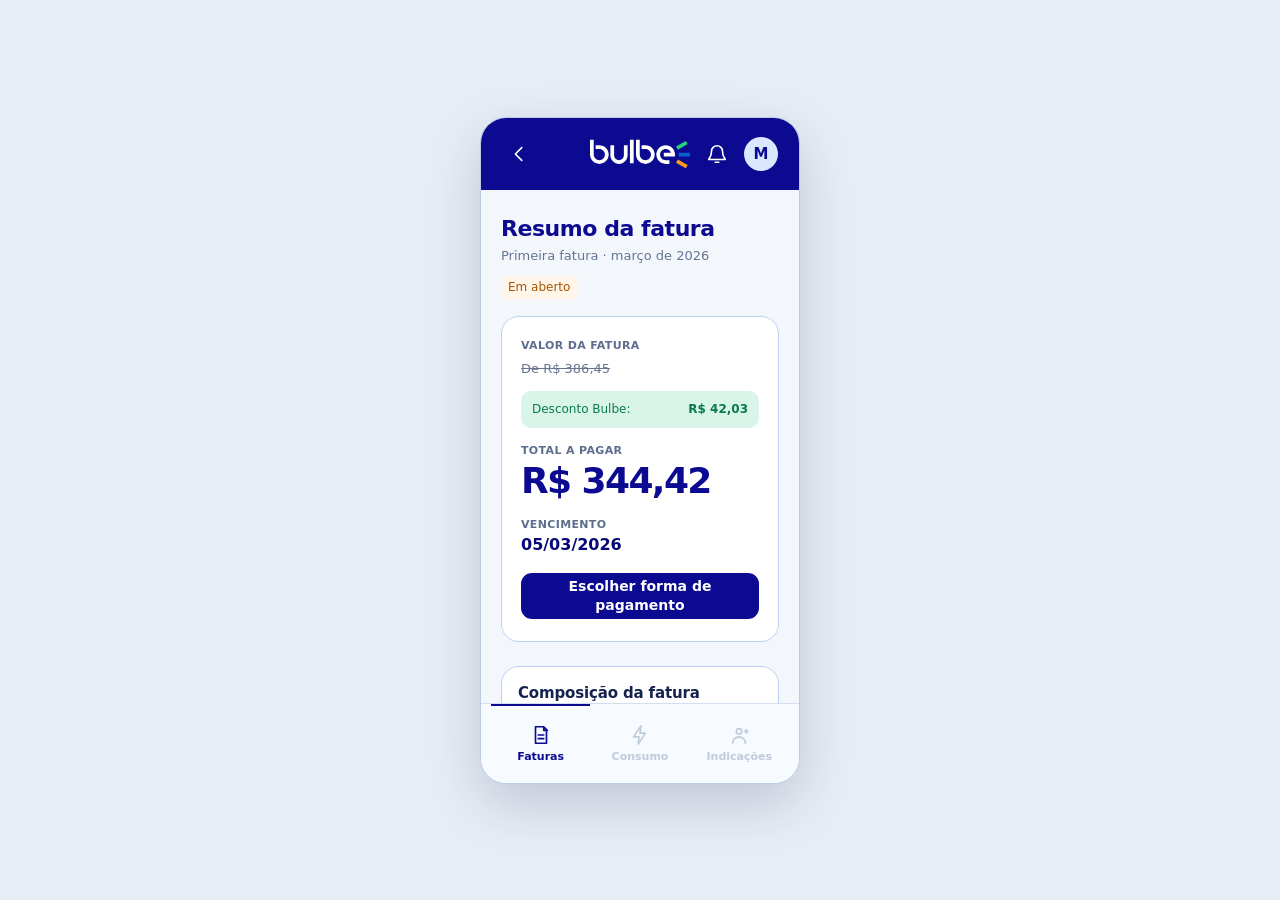
==== pages/hu01-resumo-primeira-fatura.html @ a9655e46 "fix: atualiza cache da navegação compartilhada" ====
<!DOCTYPE html>
<html lang="pt-BR">
<head>
  <meta charset="UTF-8">
  <meta name="viewport" content="width=device-width, initial-scale=1.0, viewport-fit=cover">
  <meta name="theme-color" content="#0b0a91">
  <title>Bulbe | Resumo da primeira fatura</title>
  <link rel="stylesheet" href="../assets/css/app-shell.css?v=fluxo-1">
  <link rel="stylesheet" href="../assets/css/hu01.css?v=fluxo-1">
  <link rel="stylesheet" href="../assets/css/typography.css?v=laura-1">
</head>
<body class="app-page">
  <div class="app-shell" aria-label="Aplicativo Bulbe">
    <header class="app-header">
      <button class="icon-button" type="button" data-action="back" aria-label="Voltar">
        <svg viewBox="0 0 24 24" aria-hidden="true"><path d="M15 5 8 12l7 7" /></svg>
      </button>

      <a class="brand" href="../index.html" aria-label="Bulbe, página inicial">
        <span class="brand-name">bulbe</span><span class="brand-mark" aria-hidden="true"><i></i><i></i><i></i></span>
      </a>

      <div class="header-actions">
        <button class="icon-button" type="button" data-action="notifications" aria-label="Notificações">
          <svg viewBox="0 0 24 24" aria-hidden="true"><path d="M18 9a6 6 0 0 0-12 0c0 7-3 7-3 9h18c0-2-3-2-3-9M10 21h4" /></svg>
        </button>
        <button class="profile-button" type="button" data-action="profile" aria-label="Perfil de Marina">M</button>
      </div>
    </header>

    <main class="screen-content">
      <section class="screen-heading" aria-labelledby="screen-title">
        <h1 id="screen-title">Resumo da fatura</h1>
        <p data-field="referencia">—</p>
        <span class="status-pill" id="invoice-status" data-field="status">—</span>
      </section>

      <section class="invoice-card" aria-labelledby="invoice-card-title">
        <h2 id="invoice-card-title" class="sr-only">Valor da primeira fatura</h2>

        <div class="label-row">
          <span>Valor da fatura</span>
        </div>
        <p class="original-value" id="original-value" data-field="original">—</p>

        <div class="discount-row">
          <span>Desconto Bulbe:</span>
          <strong id="discount-value" data-field="desconto">—</strong>
        </div>

        <div class="total-block">
          <span class="total-label">Total a pagar</span>
          <strong class="total-value" id="total-value" data-field="total">—</strong>
        </div>

        <div class="due-date">
          <span>Vencimento</span>
          <strong id="due-date" data-field="vencimento">—</strong>
        </div>

        <button class="primary-button" type="button" data-action="payment" data-requires-invoice disabled>Escolher forma de pagamento</button>
      </section>

      <section class="composition-card" aria-labelledby="composition-title">
        <div>
          <h2 id="composition-title">Composição da fatura</h2>
          <p>Entenda como o valor foi calculado.</p>
        </div>
        <button class="secondary-button" type="button" data-action="details">Ver detalhes da fatura</button>
      </section>

    </main>

    <nav class="bottom-nav" aria-label="Navegação principal">
      <button class="nav-item is-active" type="button" data-tab="faturas" aria-current="page">
        <svg viewBox="0 0 24 24" aria-hidden="true"><path d="M6 3h9l3 3v15H6zM15 3v4h4M9 12h6M9 16h6" /></svg>
        <span>Faturas</span>
      </button>
      <button class="nav-item" type="button" data-tab="consumo">
        <svg viewBox="0 0 24 24" aria-hidden="true"><path d="m13 2-8 12h6l-1 8 8-12h-6z" /></svg>
        <span>Consumo</span>
      </button>
      <button class="nav-item" type="button" data-tab="indicacoes">
        <svg viewBox="0 0 24 24" aria-hidden="true"><circle cx="12" cy="8" r="3" /><path d="M5 21a7 7 0 0 1 14 0M18 8h4M20 6v4" /></svg>
        <span>Indicações</span>
      </button>
    </nav>
    <p class="screen-feedback" id="screen-feedback" role="status" aria-live="polite"></p>
  </div>

  <script type="module" src="../assets/js/hu01.js?v=voltar-1"></script>
</body>
</html>
---- assets/css/app-shell.css ----
:root {
  --bulbe-blue: #0b0a91;
  --bulbe-blue-dark: #080777;
  --ink: #17234f;
  --muted: #667493;
  --canvas: #f3f7fc;
  --line: #cbdaf1;
  --radius-shell: 26px;
  --font: Inter, ui-sans-serif, system-ui, -apple-system, BlinkMacSystemFont, "Segoe UI", sans-serif;
}

* {
  box-sizing: border-box;
}

html,
body {
  min-height: 100%;
}

body {
  margin: 0;
  background: #e8edf5;
  color: var(--ink);
  font-family: var(--font);
  -webkit-font-smoothing: antialiased;
}

button,
a {
  font: inherit;
}

input,
select,
textarea {
  font-family: var(--font);
}

button {
  border: 0;
}

.app-page {
  min-height: 100dvh;
  display: grid;
  place-items: center;
  padding: 24px;
}

/* Estrutura compartilhada: cabeçalho fixo, conteúdo rolável e rodapé fixo. */
.app-shell {
  width: min(100%, 320px);
  height: min(667px, calc(100dvh - 48px));
  min-height: 0;
  display: grid;
  grid-template-rows: 72px minmax(0, 1fr) 80px;
  overflow: hidden;
  background: var(--canvas);
  border: 1px solid #bbcbe4;
  border-radius: var(--radius-shell);
  box-shadow: 0 20px 55px rgba(29, 49, 88, 0.2);
}

.app-header {
  height: 72px;
  min-height: 72px;
  display: grid;
  grid-template-columns: 88px minmax(0, 1fr) 88px;
  align-items: center;
  padding: 0 16px;
  background: var(--bulbe-blue);
  color: #fff;
}

/* SVG compartilhado: versão branca para o cabeçalho azul. */
.brand {
  justify-self: center;
  display: block;
  width: 100px;
  height: 30px;
  background: url('../img/compartilhado/logo-bulbe-branca.svg') center / contain no-repeat;
  text-decoration: none;
}

/* Compatibilidade com o HTML compartilhado já usado pelas HUs. */
.brand-name,
.brand-mark {
  display: none;
}

.header-actions {
  display: flex;
  align-items: center;
  justify-content: flex-end;
  gap: 0;
}

.icon-button,
.profile-button {
  display: inline-grid;
  place-items: center;
  padding: 0;
  color: inherit;
  background: transparent;
  cursor: pointer;
}

.icon-button {
  width: 44px;
  height: 44px;
}

.icon-button svg,
.nav-item svg {
  width: 22px;
  height: 22px;
  fill: none;
  stroke: currentColor;
  stroke-linecap: round;
  stroke-linejoin: round;
  stroke-width: 1.8;
}

.profile-button {
  position: relative;
  width: 34px;
  height: 34px;
  border-radius: 50%;
  background: #dbe6ff;
  color: var(--bulbe-blue);
  font-size: 15px;
  font-weight: 750;
}
.profile-button::after { content: ''; position: absolute; inset: -5px; }
.header-actions .profile-button { margin-inline: 5px; }

.screen-content {
  min-height: 0;
  overflow-y: auto;
  padding: 26px 20px 24px;
  scrollbar-width: thin;
  scrollbar-color: #c1d0e6 transparent;
}

.bottom-nav {
  height: 80px;
  min-height: 80px;
  display: grid;
  grid-template-columns: repeat(3, 1fr);
  border-top: 1px solid #d3deef;
  background: rgba(247, 250, 255, 0.98);
  padding: 8px 10px calc(8px + env(safe-area-inset-bottom));
}

.nav-item {
  position: relative;
  display: grid;
  justify-items: center;
  align-content: center;
  gap: 4px;
  color: #c0cbda;
  background: transparent;
  cursor: pointer;
  font-size: 11px;
  font-weight: 650;
}

.nav-item.is-active {
  color: var(--bulbe-blue);
}

.nav-item.is-active::before {
  position: absolute;
  top: -8px;
  left: 0;
  right: 0;
  height: 2px;
  background: var(--bulbe-blue);
  content: "";
}

@media (max-width: 420px) {
  .app-page {
    padding: 0;
  }

  .app-shell {
    width: min(100%, 320px);
    height: 100dvh;
    min-height: 0;
  }
}

@media (max-width: 340px) {
  .app-header {
    grid-template-columns: 88px minmax(0, 1fr) 88px;
    padding-inline: 12px;
  }

  .header-actions {
    gap: 0;
  }

  .screen-content {
    padding: 20px 14px;
  }

  .bottom-nav {
    padding-inline: 4px;
  }

  .nav-item {
    font-size: 10px;
  }
}

@media (max-height: 680px) and (min-width: 421px) {
  .app-page {
    padding: 8px;
  }

  .app-shell {
    height: calc(100dvh - 16px);
  }

  .screen-content {
    padding-top: 18px;
  }
}

/* Status compartilhado: mesmo formato e cores da HU01. */
.status-pill {
  display: inline-flex;
  align-items: center;
  padding: 4px 7px;
  border: 0;
  border-radius: 4px;
  background: #fff5e8;
  color: #a75406;
  font-family: var(--font);
  font-size: 12px;
  font-weight: 400;
  line-height: 1.25;
}
.status-pill.is-paid { color: #087b52; background: #d9f4e8; }
.app-shell { position: relative; }
.app-feedback { position: absolute; z-index: 2; bottom: 88px; left: 12px; right: 12px; padding: 12px; margin: 0; border: 1px solid var(--line); border-radius: 8px; background: #fff; color: var(--ink); font: 12px/1.4 var(--font); box-shadow: 0 4px 16px #0002; pointer-events: none; }
.app-feedback:empty { display: none; }
button:disabled { cursor: not-allowed; opacity: .6; }
[hidden] { display: none !important; }
.demo-pending { background: #fff5e8; color: #a75406; }
---- assets/css/hu01.css ----
:root {
  --muted-light: #9ba9c0;
  --card: #ffffff;
  --discount: #d9f4e8;
  --discount-ink: #087b52;
  --warning: #a75406;
  --warning-bg: #fff5e8;
  --radius-card: 18px;
}

.screen-heading h1 {
  margin: 0;
  color: var(--bulbe-blue);
  font-size: 22px;
  line-height: 1.15;
  letter-spacing: -0.45px;
}

.screen-heading p {
  margin: 6px 0 11px;
  color: var(--muted);
  font-size: 13px;
}



.invoice-card,
.composition-card {
  background: var(--card);
  border: 1px solid #b9d2f6;
  border-radius: var(--radius-card);
}

.invoice-card {
  margin-top: 17px;
  padding: 22px 19px 22px;
}

.label-row,
.total-label,
.due-date span {
  color: #5d6d8d;
  font-size: 11px;
  font-weight: 750;
  letter-spacing: 0.35px;
  text-transform: uppercase;
}

.original-value {
  margin: 7px 0 13px;
  color: #67758f;
  font-size: 13px;
  text-decoration: line-through;
}

.discount-row {
  display: flex;
  align-items: center;
  justify-content: space-between;
  gap: 8px;
  padding: 10px 11px;
  border-radius: 10px;
  background: var(--discount);
  color: var(--discount-ink);
  font-size: 12px;
}

.discount-row strong {
  white-space: nowrap;
  font-weight: 750;
}

.discount-row span {
  min-width: 0;
}

.total-block {
  display: grid;
  gap: 4px;
  margin-top: 16px;
}

.total-value {
  color: var(--bulbe-blue);
  font-size: 36px;
  font-weight: 780;
  letter-spacing: -1.6px;
  line-height: 1;
}

.due-date {
  display: grid;
  gap: 3px;
  margin-top: 19px;
}

.due-date strong {
  color: var(--bulbe-blue-dark);
  font-size: 16px;
}

.primary-button,
.secondary-button {
  width: 100%;
  min-height: 46px;
  border-radius: 11px;
  cursor: pointer;
  transition: transform 160ms ease, background 160ms ease, box-shadow 160ms ease;
}

.primary-button {
  margin-top: 17px;
  background: var(--bulbe-blue);
  color: #fff;
  font-size: 14px;
  font-weight: 750;
}

.secondary-button {
  margin-top: 13px;
  border: 1.5px solid var(--bulbe-blue);
  background: #fff;
  color: var(--bulbe-blue);
  font-size: 13px;
  font-weight: 750;
}

.primary-button:hover,
.primary-button:focus-visible {
  background: var(--bulbe-blue-dark);
  box-shadow: 0 8px 18px rgba(11, 10, 145, 0.2);
}

.secondary-button:hover,
.secondary-button:focus-visible {
  background: #f0f3ff;
}

.primary-button:active,
.secondary-button:active {
  transform: scale(0.985);
}

.composition-card {
  margin-top: 24px;
  padding: 17px 16px 8px;
}

.composition-card h2 {
  margin: 0;
  color: var(--ink);
  font-size: 15px;
  letter-spacing: -0.15px;
}

.composition-card p {
  margin: 5px 0 0;
  color: var(--muted);
  font-size: 12px;
}

.app-shell { position: relative; }

.screen-feedback {
  position: absolute;
  bottom: 88px;
  left: 16px;
  right: 16px;
  margin: 0;
  padding: 12px;
  background: #fff;
  border: 1px solid var(--line);
  border-radius: 8px;
  box-shadow: 0 4px 16px #0002;
  pointer-events: none;
  color: var(--bulbe-blue);
  font-size: 12px;
  text-align: center;
}
.screen-feedback:empty { display: none; }

.sr-only {
  position: absolute;
  width: 1px;
  height: 1px;
  padding: 0;
  margin: -1px;
  overflow: hidden;
  clip: rect(0, 0, 0, 0);
  white-space: nowrap;
  border: 0;
}

@media (max-width: 340px) {
  .invoice-card {
    padding: 18px 15px;
  }

  .total-value {
    font-size: 32px;
  }

}
---- assets/css/typography.css ----
/* Escala compartilhada: referência visual da HU01 (Laura).
   Carregado por último para que estilos de uma HU não mudem a hierarquia. */
.app-page main {
  font-family: var(--font);
  font-size: 13px;
  line-height: 1.45;
}

.app-page main h1 {
  color: var(--bulbe-blue);
  font-family: var(--font);
  font-size: 22px;
  font-weight: 700;
  line-height: 1.15;
  letter-spacing: -0.45px;
}

.app-page main h2:not(.sr-only):not(.rotulo):not(#referencia-fatura) {
  font-size: 15px;
  font-weight: 700;
  line-height: 1.3;
  letter-spacing: -0.15px;
}

.app-page main [data-field="referencia"],
.app-page main .subtitulo {
  color: var(--muted);
  font-size: 13px;
  font-weight: 400;
  line-height: 1.4;
  letter-spacing: 0;
  text-transform: none;
}
.app-page main .confirmacao [data-field="referencia"] { color: inherit; }

.app-page main :is(.total-value, .valor-por, .total, p.valor, .valor__total) {
  color: var(--bulbe-blue);
  font-size: 36px;
  font-weight: 780;
  line-height: 1;
  letter-spacing: -1.6px;
}

.app-page main :is(.rot, .rotulo, .rotulo-caps, .total-label, .label-row, .due-date > span, .vencimento-rotulo, .vencimento > .legenda) {
  color: #5d6d8d;
  font-size: 11px;
  font-weight: 750;
  line-height: 1.3;
  letter-spacing: 0.35px;
  text-transform: uppercase;
}

.app-page main :is(.original-value, .valor-de, .de, .valor__de) {
  color: #67758f;
  font-size: 13px;
  font-weight: 400;
  line-height: 1.4;
}

.app-page main :is(.due-date strong, .vencimento-data, .data, .venc, .vencimento-resumo) {
  color: var(--bulbe-blue-dark);
  font-size: 16px;
  font-weight: 700;
  line-height: 1.3;
  letter-spacing: 0;
}

.app-page main :is(.discount-row, .desc, .economia, .valor__desconto) {
  font-size: 12px;
  font-weight: 400;
  line-height: 1.4;
  letter-spacing: 0;
}

.app-page main :is(.texto-cinza, .descricao, .legenda, .composition-card p, .passo span, .etapa__desc, .linha__rotulo, .suporte__texto) {
  font-size: 12px;
  font-weight: 400;
  line-height: 1.45;
  letter-spacing: 0;
}
.app-page main :is(.nota, .rodape-aviso, .aviso-ficticio, .acoes p) {
  font-size: 11px;
  line-height: 1.45;
  letter-spacing: 0;
}

.app-page main :is(.primary-button, .btn-primario, .botao-principal, .b1, .primario, .botao--primario) {
  font-family: var(--font);
  font-size: 14px;
  font-weight: 750;
  line-height: 1.3;
  letter-spacing: 0;
}
.app-page main :is(.secondary-button, .btn-secundario, .b2, .secundario, .botao--secundario, .botao--copiar) {
  font-family: var(--font);
  font-size: 13px;
  font-weight: 750;
  line-height: 1.3;
  letter-spacing: 0;
}

@media (max-width: 340px) {
  .app-page main :is(.total-value, .valor-por, .total, p.valor, .valor__total) { font-size: 32px; }
}
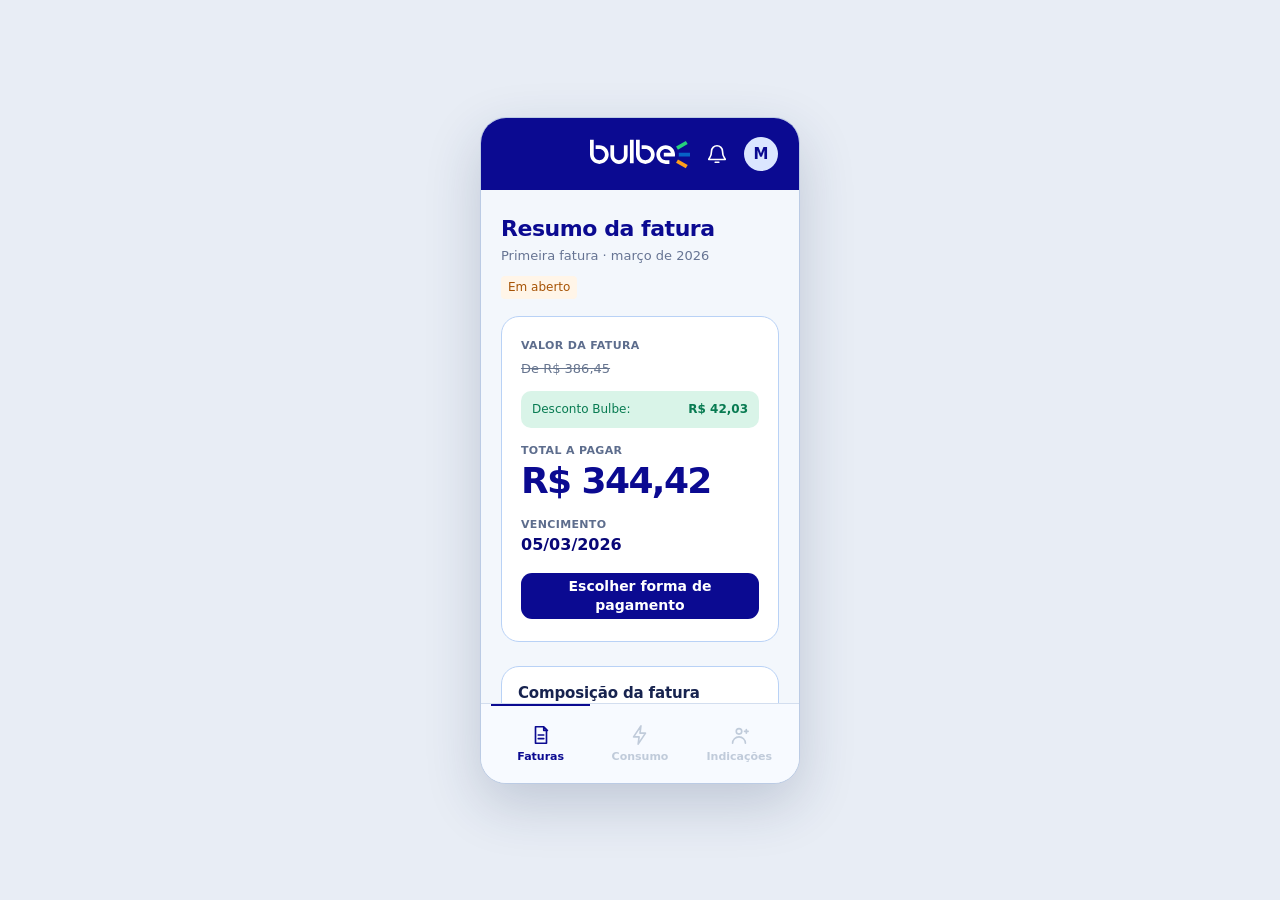
==== commit 1f0dddab: "fix: remove seta de voltar da tela inicial HU01" ====
--- a/pages/hu01-resumo-primeira-fatura.html
+++ b/pages/hu01-resumo-primeira-fatura.html
@@ -12,9 +12,7 @@
 <body class="app-page">
   <div class="app-shell" aria-label="Aplicativo Bulbe">
     <header class="app-header">
-      <button class="icon-button" type="button" data-action="back" aria-label="Voltar">
-        <svg viewBox="0 0 24 24" aria-hidden="true"><path d="M15 5 8 12l7 7" /></svg>
-      </button>
+      <span aria-hidden="true"></span>
 
       <a class="brand" href="../index.html" aria-label="Bulbe, página inicial">
         <span class="brand-name">bulbe</span><span class="brand-mark" aria-hidden="true"><i></i><i></i><i></i></span>
@@ -88,6 +86,6 @@
     <p class="screen-feedback" id="screen-feedback" role="status" aria-live="polite"></p>
   </div>
 
-  <script type="module" src="../assets/js/hu01.js?v=voltar-1"></script>
+  <script type="module" src="../assets/js/hu01.js?v=sem-voltar-1"></script>
 </body>
 </html>
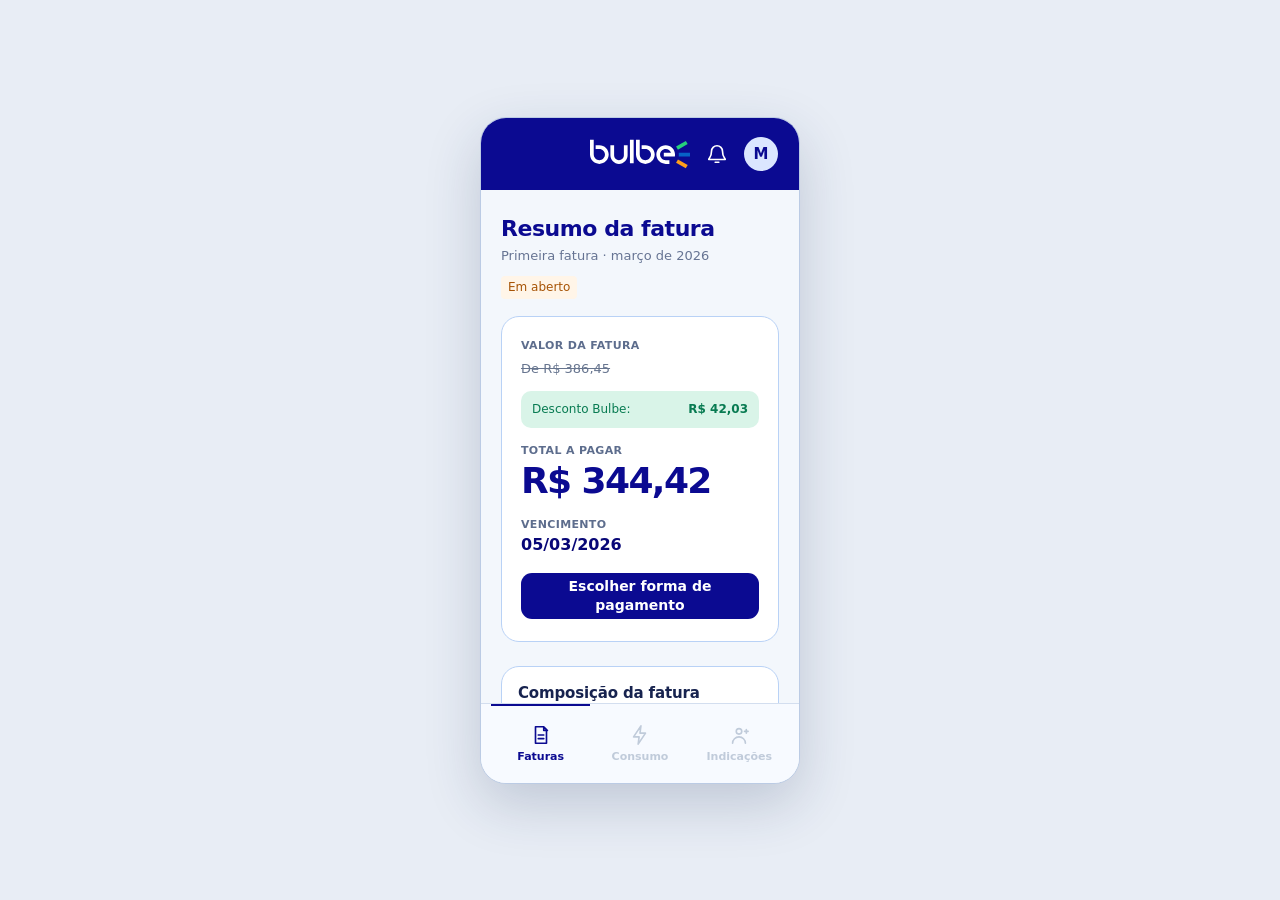
==== commit c268475a: "fix: remove seta de voltar da tela inicial HU01" ====
--- a/pages/hu01-resumo-primeira-fatura.html
+++ b/pages/hu01-resumo-primeira-fatura.html
@@ -86,6 +86,6 @@
     <p class="screen-feedback" id="screen-feedback" role="status" aria-live="polite"></p>
   </div>
 
-  <script type="module" src="../assets/js/hu01.js?v=sem-voltar-1"></script>
+  <script type="module" src="../assets/js/hu01.js?v=fluxo-1"></script>
 </body>
 </html>
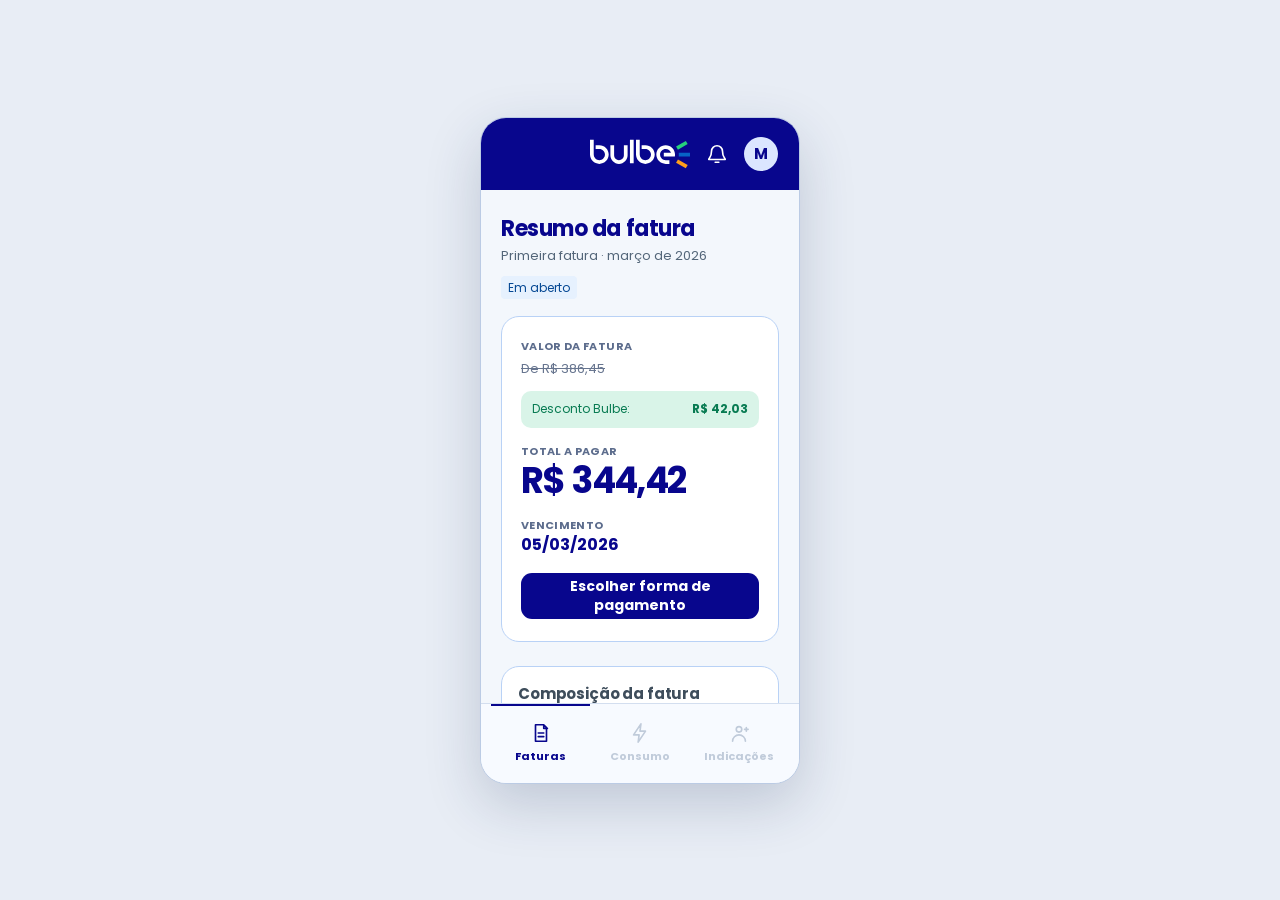
==== commit ea1d29a9: "style: padronizar telas com identidade visual Bulbe" ====
--- a/pages/hu01-resumo-primeira-fatura.html
+++ b/pages/hu01-resumo-primeira-fatura.html
@@ -3,9 +3,9 @@
 <head>
   <meta charset="UTF-8">
   <meta name="viewport" content="width=device-width, initial-scale=1.0, viewport-fit=cover">
-  <meta name="theme-color" content="#0b0a91">
+  <meta name="theme-color" content="#08068d">
   <title>Bulbe | Resumo da primeira fatura</title>
-  <link rel="stylesheet" href="../assets/css/app-shell.css?v=fluxo-1">
+  <link rel="stylesheet" href="../assets/css/app-shell.css?v=bulbe-poppins-1">
   <link rel="stylesheet" href="../assets/css/hu01.css?v=fluxo-1">
   <link rel="stylesheet" href="../assets/css/typography.css?v=laura-1">
 </head>
--- a/assets/css/app-shell.css
+++ b/assets/css/app-shell.css
@@ -1,12 +1,41 @@
+@font-face {
+  font-family: Poppins;
+  src: url('../fonts/poppins/Poppins-Regular.ttf') format('truetype');
+  font-style: normal;
+  font-weight: 400;
+  font-display: swap;
+}
+@font-face {
+  font-family: Poppins;
+  src: url('../fonts/poppins/Poppins-Medium.ttf') format('truetype');
+  font-style: normal;
+  font-weight: 500;
+  font-display: swap;
+}
+@font-face {
+  font-family: Poppins;
+  src: url('../fonts/poppins/Poppins-SemiBold.ttf') format('truetype');
+  font-style: normal;
+  font-weight: 600;
+  font-display: swap;
+}
+@font-face {
+  font-family: Poppins;
+  src: url('../fonts/poppins/Poppins-Bold.ttf') format('truetype');
+  font-style: normal;
+  font-weight: 700;
+  font-display: swap;
+}
+
 :root {
-  --bulbe-blue: #0b0a91;
-  --bulbe-blue-dark: #080777;
-  --ink: #17234f;
-  --muted: #667493;
+  --bulbe-blue: #08068d;
+  --bulbe-blue-dark: #08068d;
+  --ink: #3e4d5b;
+  --muted: #536679;
   --canvas: #f3f7fc;
   --line: #cbdaf1;
   --radius-shell: 26px;
-  --font: Inter, ui-sans-serif, system-ui, -apple-system, BlinkMacSystemFont, "Segoe UI", sans-serif;
+  --font: Poppins, ui-sans-serif, system-ui, -apple-system, BlinkMacSystemFont, "Segoe UI", sans-serif;
 }
 
 * {
@@ -236,8 +265,8 @@
   padding: 4px 7px;
   border: 0;
   border-radius: 4px;
-  background: #fff5e8;
-  color: #a75406;
+  background: #e6f1fe;
+  color: #054894;
   font-family: var(--font);
   font-size: 12px;
   font-weight: 400;
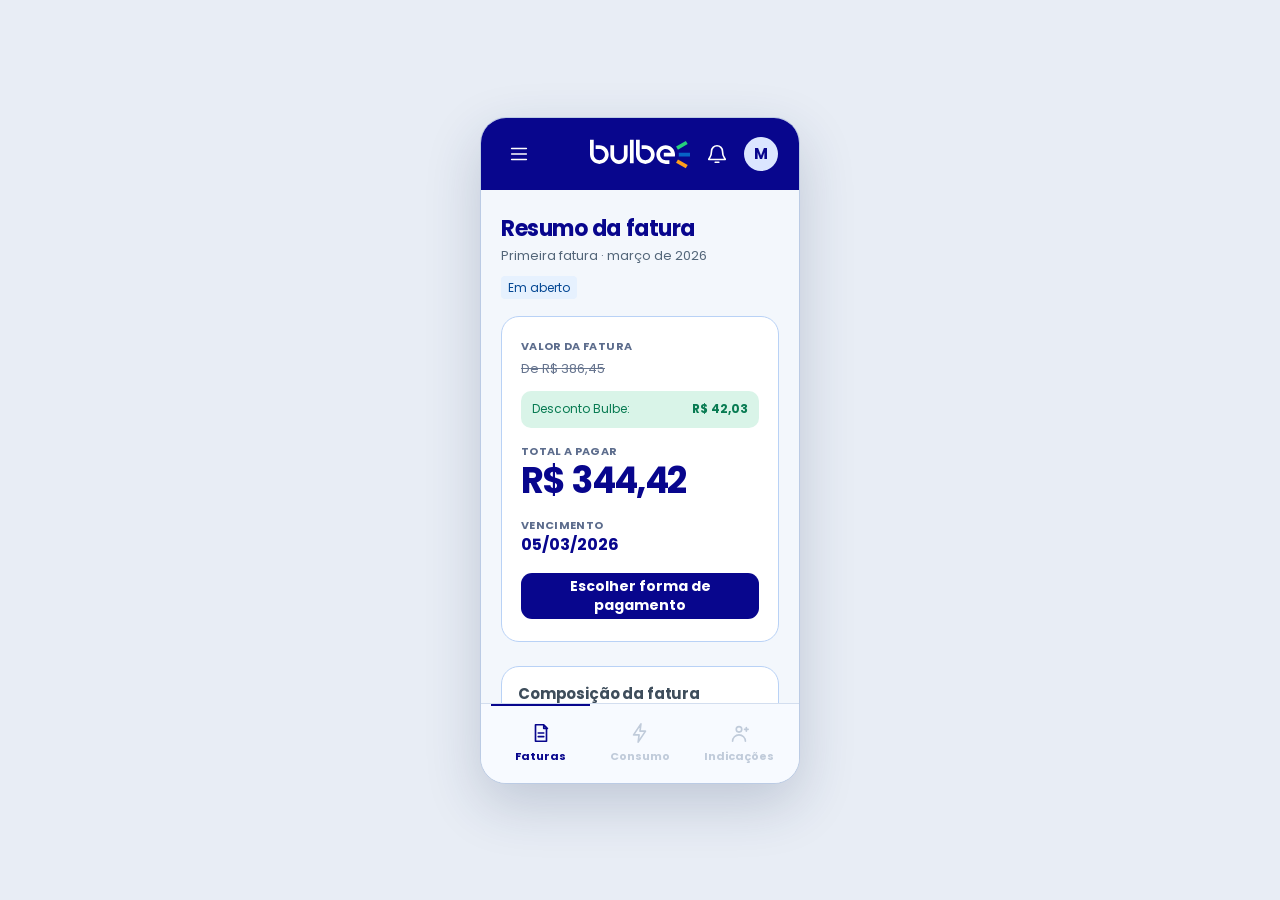
==== commit cd7d5f7c: "feat: adicionar menu demonstrativo ao resumo da fatura" ====
--- a/pages/hu01-resumo-primeira-fatura.html
+++ b/pages/hu01-resumo-primeira-fatura.html
@@ -12,7 +12,9 @@
 <body class="app-page">
   <div class="app-shell" aria-label="Aplicativo Bulbe">
     <header class="app-header">
-      <span aria-hidden="true"></span>
+      <button class="icon-button" type="button" data-action="menu" aria-label="Menu">
+        <svg viewBox="0 0 24 24" aria-hidden="true"><path d="M4 6h16M4 12h16M4 18h16" /></svg>
+      </button>
 
       <a class="brand" href="../index.html" aria-label="Bulbe, página inicial">
         <span class="brand-name">bulbe</span><span class="brand-mark" aria-hidden="true"><i></i><i></i><i></i></span>
@@ -86,6 +88,6 @@
     <p class="screen-feedback" id="screen-feedback" role="status" aria-live="polite"></p>
   </div>
 
-  <script type="module" src="../assets/js/hu01.js?v=fluxo-1"></script>
+  <script type="module" src="../assets/js/hu01.js?v=menu-1"></script>
 </body>
 </html>
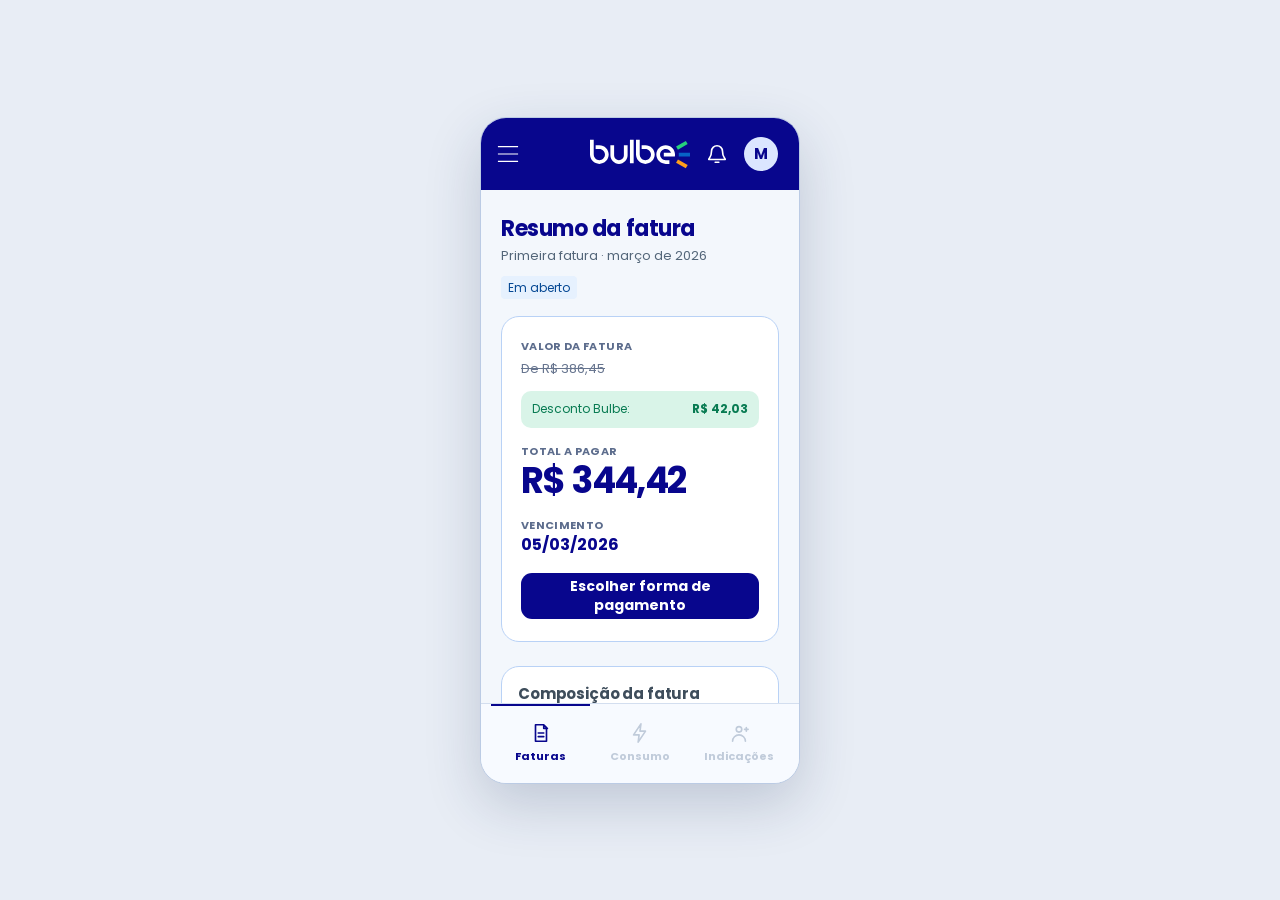
==== commit 8bd54df4: "style: ajustar menu conforme referência Bulbe" ====
--- a/pages/hu01-resumo-primeira-fatura.html
+++ b/pages/hu01-resumo-primeira-fatura.html
@@ -6,14 +6,14 @@
   <meta name="theme-color" content="#08068d">
   <title>Bulbe | Resumo da primeira fatura</title>
   <link rel="stylesheet" href="../assets/css/app-shell.css?v=bulbe-poppins-1">
-  <link rel="stylesheet" href="../assets/css/hu01.css?v=fluxo-1">
+  <link rel="stylesheet" href="../assets/css/hu01.css?v=menu-bulbe-1">
   <link rel="stylesheet" href="../assets/css/typography.css?v=laura-1">
 </head>
 <body class="app-page">
   <div class="app-shell" aria-label="Aplicativo Bulbe">
     <header class="app-header">
-      <button class="icon-button" type="button" data-action="menu" aria-label="Menu">
-        <svg viewBox="0 0 24 24" aria-hidden="true"><path d="M4 6h16M4 12h16M4 18h16" /></svg>
+      <button class="icon-button menu-button" type="button" data-action="menu" aria-label="Menu">
+        <svg viewBox="0 0 24 24" aria-hidden="true"><path d="M1 4h22M1 12h22M1 20h22" /></svg>
       </button>
 
       <a class="brand" href="../index.html" aria-label="Bulbe, página inicial">
--- a/assets/css/hu01.css
+++ b/assets/css/hu01.css
@@ -6,6 +6,13 @@
   --warning: #a75406;
   --warning-bg: #fff5e8;
   --radius-card: 18px;
+}
+
+/* Menu de linhas finas da referência Bulbe, com área de toque preservada. */
+.menu-button svg {
+  justify-self: start;
+  stroke-width: 1.2;
+  stroke-linecap: butt;
 }
 
 .screen-heading h1 {
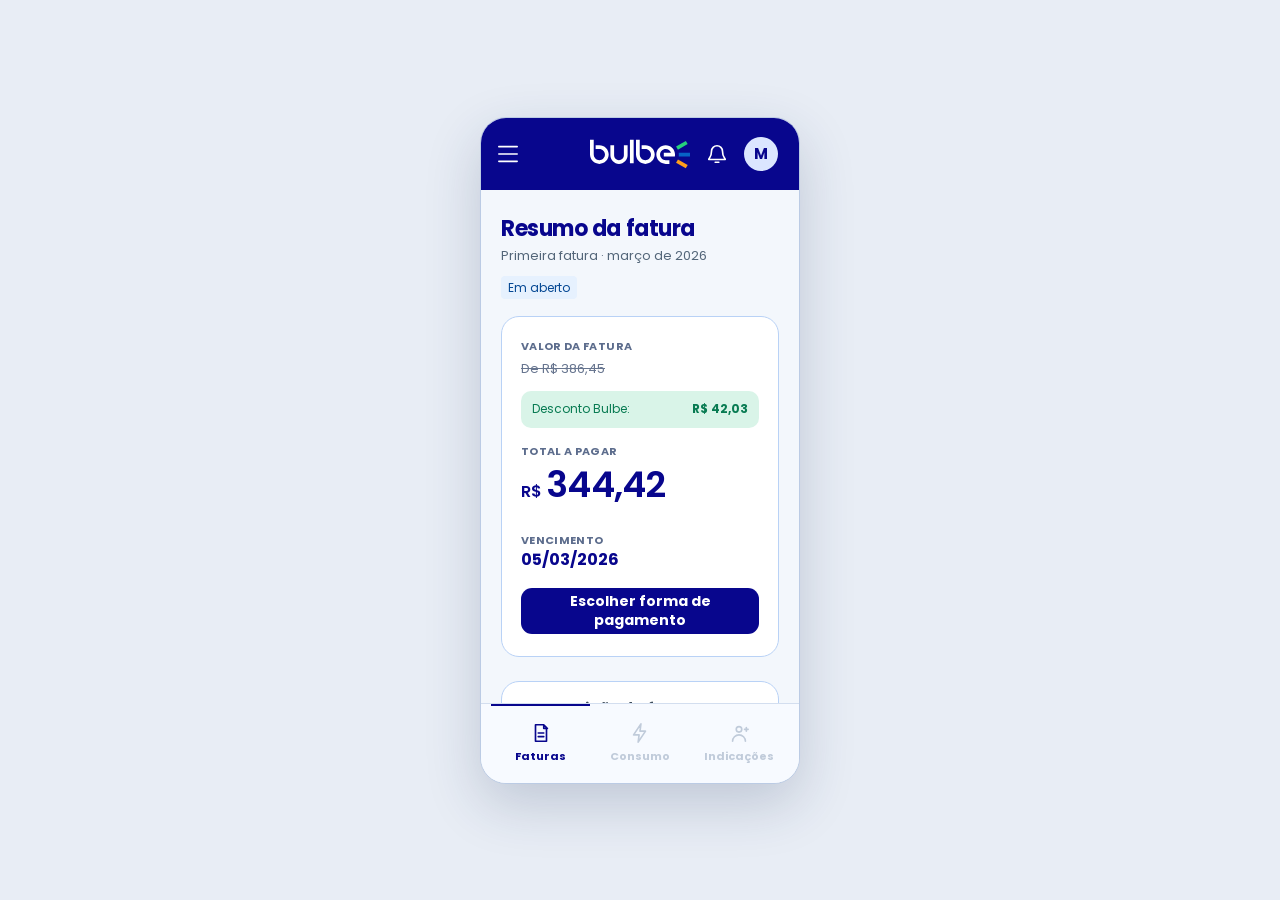
==== commit 6d3d41d0: "style: alinhar cabeçalho e valor da HU01 ao Figma" ====
--- a/pages/hu01-resumo-primeira-fatura.html
+++ b/pages/hu01-resumo-primeira-fatura.html
@@ -6,14 +6,14 @@
   <meta name="theme-color" content="#08068d">
   <title>Bulbe | Resumo da primeira fatura</title>
   <link rel="stylesheet" href="../assets/css/app-shell.css?v=bulbe-poppins-1">
-  <link rel="stylesheet" href="../assets/css/hu01.css?v=menu-bulbe-1">
+  <link rel="stylesheet" href="../assets/css/hu01.css?v=hu01-figma-alinhamento-2">
   <link rel="stylesheet" href="../assets/css/typography.css?v=laura-1">
 </head>
 <body class="app-page">
   <div class="app-shell" aria-label="Aplicativo Bulbe">
     <header class="app-header">
       <button class="icon-button menu-button" type="button" data-action="menu" aria-label="Menu">
-        <svg viewBox="0 0 24 24" aria-hidden="true"><path d="M1 4h22M1 12h22M1 20h22" /></svg>
+        <svg viewBox="0 0 24 24" aria-hidden="true"><path d="M2 4h20M2 12h20M2 20h20" /></svg>
       </button>
 
       <a class="brand" href="../index.html" aria-label="Bulbe, página inicial">
@@ -88,6 +88,6 @@
     <p class="screen-feedback" id="screen-feedback" role="status" aria-live="polite"></p>
   </div>
 
-  <script type="module" src="../assets/js/hu01.js?v=menu-1"></script>
+  <script type="module" src="../assets/js/hu01.js?v=valor-figma-1"></script>
 </body>
 </html>
--- a/assets/css/hu01.css
+++ b/assets/css/hu01.css
@@ -8,11 +8,12 @@
   --radius-card: 18px;
 }
 
-/* Menu de linhas finas da referência Bulbe, com área de toque preservada. */
+/* Menu alinhado à referência Bulbe, com área de toque preservada. */
 .menu-button svg {
   justify-self: start;
-  stroke-width: 1.2;
-  stroke-linecap: butt;
+  stroke-width: 1.8;
+  stroke-linecap: round;
+  stroke-linejoin: round;
 }
 
 .screen-heading h1 {
@@ -87,12 +88,17 @@
   margin-top: 16px;
 }
 
-.total-value {
+.app-page main #total-value {
   color: var(--bulbe-blue);
   font-size: 36px;
-  font-weight: 780;
-  letter-spacing: -1.6px;
-  line-height: 1;
+  font-weight: 600;
+  letter-spacing: -0.72px;
+  line-height: 44px;
+}
+
+.total-currency {
+  font-size: 16px;
+  letter-spacing: 0;
 }
 
 .due-date {
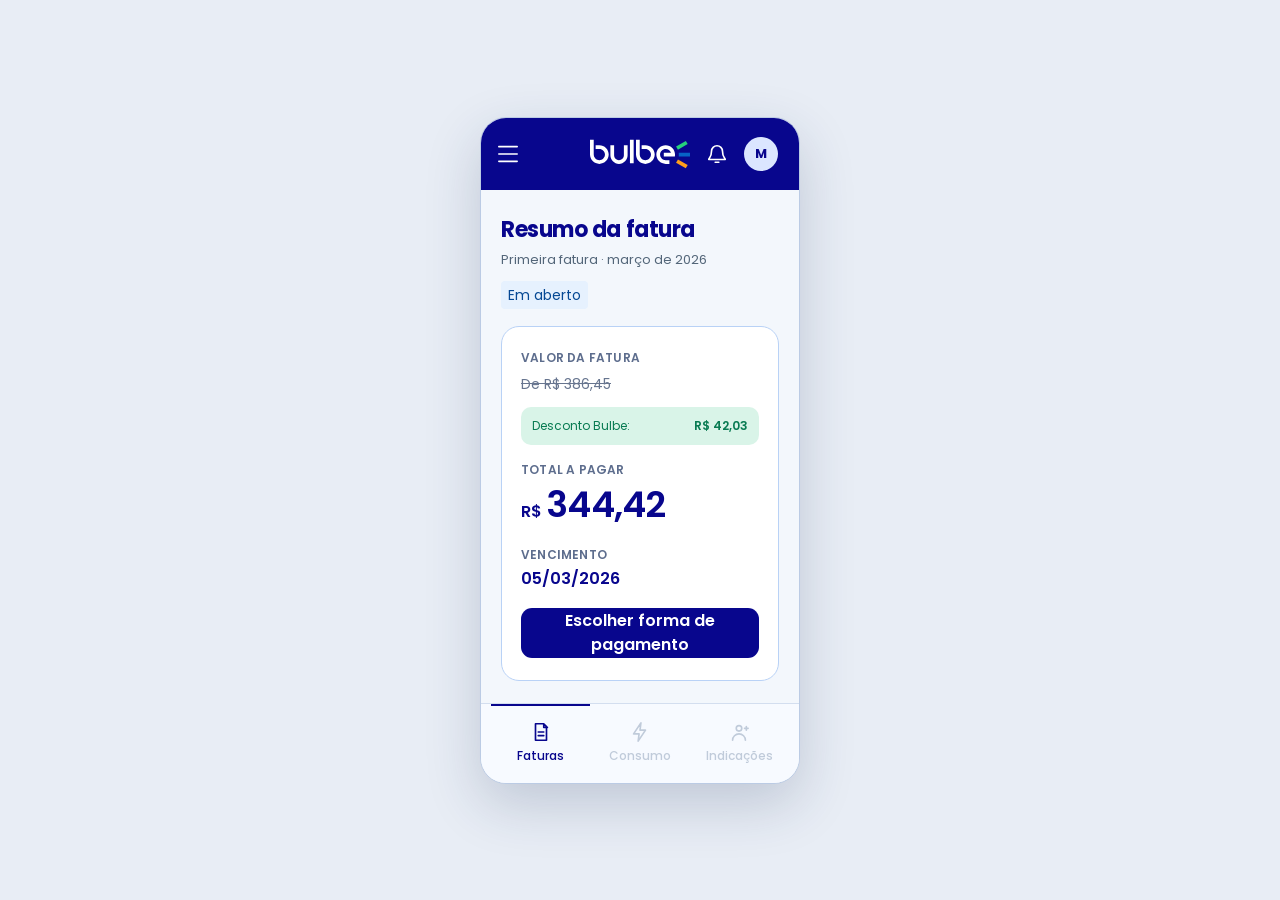
==== commit 297ecd73: "style: padronizar tipografia das telas Bulbe" ====
--- a/pages/hu01-resumo-primeira-fatura.html
+++ b/pages/hu01-resumo-primeira-fatura.html
@@ -5,9 +5,9 @@
   <meta name="viewport" content="width=device-width, initial-scale=1.0, viewport-fit=cover">
   <meta name="theme-color" content="#08068d">
   <title>Bulbe | Resumo da primeira fatura</title>
-  <link rel="stylesheet" href="../assets/css/app-shell.css?v=bulbe-poppins-1">
-  <link rel="stylesheet" href="../assets/css/hu01.css?v=hu01-figma-alinhamento-2">
-  <link rel="stylesheet" href="../assets/css/typography.css?v=laura-1">
+  <link rel="stylesheet" href="../assets/css/app-shell.css?v=bulbe-type-2">
+  <link rel="stylesheet" href="../assets/css/hu01.css?v=hu01-tipografia-3">
+  <link rel="stylesheet" href="../assets/css/typography.css?v=bulbe-type-2">
 </head>
 <body class="app-page">
   <div class="app-shell" aria-label="Aplicativo Bulbe">
--- a/assets/css/app-shell.css
+++ b/assets/css/app-shell.css
@@ -158,8 +158,8 @@
   border-radius: 50%;
   background: #dbe6ff;
   color: var(--bulbe-blue);
-  font-size: 15px;
-  font-weight: 750;
+  font-size: 13px;
+  font-weight: 700;
 }
 .profile-button::after { content: ''; position: absolute; inset: -5px; }
 .header-actions .profile-button { margin-inline: 5px; }
@@ -191,8 +191,9 @@
   color: #c0cbda;
   background: transparent;
   cursor: pointer;
-  font-size: 11px;
-  font-weight: 650;
+  font-size: 12px;
+  font-weight: 500;
+  line-height: 18px;
 }
 
 .nav-item.is-active {
--- a/assets/css/hu01.css
+++ b/assets/css/hu01.css
@@ -49,7 +49,7 @@
 .due-date span {
   color: #5d6d8d;
   font-size: 11px;
-  font-weight: 750;
+  font-weight: 600;
   letter-spacing: 0.35px;
   text-transform: uppercase;
 }
@@ -75,7 +75,7 @@
 
 .discount-row strong {
   white-space: nowrap;
-  font-weight: 750;
+  font-weight: 600;
 }
 
 .discount-row span {
@@ -126,7 +126,7 @@
   background: var(--bulbe-blue);
   color: #fff;
   font-size: 14px;
-  font-weight: 750;
+  font-weight: 600;
 }
 
 .secondary-button {
@@ -135,7 +135,7 @@
   background: #fff;
   color: var(--bulbe-blue);
   font-size: 13px;
-  font-weight: 750;
+  font-weight: 600;
 }
 
 .primary-button:hover,
--- a/assets/css/typography.css
+++ b/assets/css/typography.css
@@ -1,9 +1,20 @@
-/* Escala compartilhada: referência visual da HU01 (Laura).
-   Carregado por último para que estilos de uma HU não mudem a hierarquia. */
+/*
+ * Tipografia compartilhada das seis telas, alinhada à referência do app Bulbe.
+ * A família local Poppins e os pesos 400/500/600/700 são definidos em app-shell.css.
+ * Cada regra abaixo ajusta apenas hierarquia tipográfica; espaçamento e layout
+ * continuam sob responsabilidade do CSS específico de cada HU.
+ */
+.app-page {
+  font-family: var(--font);
+  font-synthesis: none;
+  text-rendering: optimizeLegibility;
+}
+
 .app-page main {
   font-family: var(--font);
-  font-size: 13px;
-  line-height: 1.45;
+  font-size: 14px;
+  font-weight: 400;
+  line-height: 1.43;
 }
 
 .app-page main h1 {
@@ -11,94 +22,183 @@
   font-family: var(--font);
   font-size: 22px;
   font-weight: 700;
-  line-height: 1.15;
-  letter-spacing: -0.45px;
-}
-
-.app-page main h2:not(.sr-only):not(.rotulo):not(#referencia-fatura) {
-  font-size: 15px;
-  font-weight: 700;
-  line-height: 1.3;
-  letter-spacing: -0.15px;
-}
-
-.app-page main [data-field="referencia"],
-.app-page main .subtitulo {
+  line-height: 28px;
+  letter-spacing: -0.44px;
+}
+
+.app-page main h2:not(.sr-only):not(.somente-leitor):not(.rotulo):not(#referencia-fatura) {
+  font-family: var(--font);
+  font-size: 16px;
+  font-weight: 600;
+  line-height: 24px;
+  letter-spacing: 0;
+}
+
+.app-page main #referencia-fatura {
+  color: var(--muted);
+  font-size: 14px;
+  font-weight: 600;
+  line-height: 20px;
+  letter-spacing: 0;
+  text-transform: none;
+}
+
+.app-page main :is(.subtitulo, .sub, [data-field="referencia"]) {
   color: var(--muted);
   font-size: 13px;
   font-weight: 400;
-  line-height: 1.4;
+  line-height: 20px;
   letter-spacing: 0;
   text-transform: none;
 }
-.app-page main .confirmacao [data-field="referencia"] { color: inherit; }
-
+
+.app-page main .confirmacao [data-field="referencia"] {
+  color: inherit;
+}
+
+/* Valores principais seguem o padrão Poppins SemiBold 36/44 da Bulbe. */
 .app-page main :is(.total-value, .valor-por, .total, p.valor, .valor__total) {
   color: var(--bulbe-blue);
+  font-family: var(--font);
   font-size: 36px;
-  font-weight: 780;
-  line-height: 1;
-  letter-spacing: -1.6px;
-}
-
-.app-page main :is(.rot, .rotulo, .rotulo-caps, .total-label, .label-row, .due-date > span, .vencimento-rotulo, .vencimento > .legenda) {
+  font-weight: 600;
+  line-height: 44px;
+  letter-spacing: -0.72px;
+}
+
+.app-page main #total-value {
+  font-size: 36px;
+  font-weight: 600;
+  line-height: 44px;
+  letter-spacing: -0.72px;
+}
+
+.app-page main #total-value .total-currency {
+  font-size: 16px;
+  font-weight: 600;
+  line-height: 24px;
+  letter-spacing: 0;
+}
+
+.app-page main :is(.rot, .rotulo, .rotulo-caps, .total-label, .label-row,
+  .due-date > span, .vencimento-rotulo, .vencimento > .legenda) {
   color: #5d6d8d;
-  font-size: 11px;
-  font-weight: 750;
-  line-height: 1.3;
-  letter-spacing: 0.35px;
-  text-transform: uppercase;
+  font-size: 12px;
+  font-weight: 600;
+  line-height: 18px;
+  letter-spacing: 0.2px;
 }
 
 .app-page main :is(.original-value, .valor-de, .de, .valor__de) {
   color: #67758f;
-  font-size: 13px;
-  font-weight: 400;
-  line-height: 1.4;
+  font-size: 14px;
+  font-weight: 400;
+  line-height: 20px;
 }
 
 .app-page main :is(.due-date strong, .vencimento-data, .data, .venc, .vencimento-resumo) {
   color: var(--bulbe-blue-dark);
   font-size: 16px;
-  font-weight: 700;
-  line-height: 1.3;
+  font-weight: 600;
+  line-height: 24px;
   letter-spacing: 0;
 }
 
 .app-page main :is(.discount-row, .desc, .economia, .valor__desconto) {
   font-size: 12px;
   font-weight: 400;
-  line-height: 1.4;
-  letter-spacing: 0;
-}
-
-.app-page main :is(.texto-cinza, .descricao, .legenda, .composition-card p, .passo span, .etapa__desc, .linha__rotulo, .suporte__texto) {
-  font-size: 12px;
-  font-weight: 400;
-  line-height: 1.45;
-  letter-spacing: 0;
-}
+  line-height: 18px;
+  letter-spacing: 0;
+}
+
+.app-page main :is(.discount-row strong, .economia strong, .valor-forte,
+  .valor-verde, .linha-forte, .linha__valor, .autenticacao__codigo,
+  .passo-titulo, .passo b, .texto-selecao, .linha-titulo strong, .duv-t b) {
+  font-weight: 600;
+}
+
+.app-page main :is(.valor-forte, .valor-verde, .linha-forte, .texto-selecao,
+  .passo-titulo, .passo b, .autenticacao__codigo) {
+  font-size: 14px;
+  line-height: 20px;
+}
+
+.app-page main .etapa__titulo {
+  font-size: 14px;
+  font-weight: 500;
+  line-height: 20px;
+}
+
+.app-page main .confirmacao__titulo {
+  font-size: 20px;
+  font-weight: 600;
+  line-height: 28px;
+  letter-spacing: 0;
+}
+
+.app-page main :is(.texto-cinza, .descricao, .legenda, .sub, .subtitulo,
+  .composition-card p, .passo span, .etapa__desc, .linha__rotulo,
+  .suporte__texto, .info, .pix p, .vencimento-dia, .ret, .rodape) {
+  font-size: 12px;
+  font-weight: 400;
+  line-height: 18px;
+  letter-spacing: 0;
+}
+
 .app-page main :is(.nota, .rodape-aviso, .aviso-ficticio, .acoes p) {
-  font-size: 11px;
-  line-height: 1.45;
-  letter-spacing: 0;
-}
-
-.app-page main :is(.primary-button, .btn-primario, .botao-principal, .b1, .primario, .botao--primario) {
-  font-family: var(--font);
-  font-size: 14px;
-  font-weight: 750;
-  line-height: 1.3;
-  letter-spacing: 0;
-}
-.app-page main :is(.secondary-button, .btn-secundario, .b2, .secundario, .botao--secundario, .botao--copiar) {
-  font-family: var(--font);
-  font-size: 13px;
-  font-weight: 750;
-  line-height: 1.3;
-  letter-spacing: 0;
-}
-
-@media (max-width: 340px) {
-  .app-page main :is(.total-value, .valor-por, .total, p.valor, .valor__total) { font-size: 32px; }
-}
+  font-size: 12px;
+  font-weight: 400;
+  line-height: 18px;
+  letter-spacing: 0;
+}
+
+.app-page main :is(.primary-button, .btn-primario, .botao-principal,
+  .b1, .primario, .botao--primario) {
+  font-family: var(--font);
+  font-size: 16px;
+  font-weight: 600;
+  line-height: 24px;
+  letter-spacing: 0;
+}
+
+.app-page main :is(.secondary-button, .btn-secundario, .b2, .secundario,
+  .botao--secundario, .botao--copiar, .etapa__link, .suporte__link) {
+  font-family: var(--font);
+  font-size: 14px;
+  font-weight: 600;
+  line-height: 20px;
+  letter-spacing: 0;
+}
+
+.app-page main :is(.status-pill, .selo) {
+  font-family: var(--font);
+  font-size: 14px;
+  font-weight: 400;
+  line-height: 20px;
+  letter-spacing: 0;
+}
+
+.app-page main :is(.card-titulo, .linha-titulo strong,
+  .secao__titulo, .mensagem h2, .alerta h2, .duv-t b) {
+  font-family: var(--font);
+  font-weight: 600;
+}
+
+.app-page :is(dialog, #nav-feedback, .screen-feedback, .app-feedback) {
+  font-family: var(--font);
+  font-size: 14px;
+  font-weight: 400;
+  line-height: 20px;
+}
+
+.app-page dialog h2 {
+  font-family: var(--font);
+  font-size: 18px;
+  font-weight: 600;
+  line-height: 24px;
+}
+
+.app-page :is(#nav-feedback, .screen-feedback, .app-feedback) {
+  font-size: 12px;
+  line-height: 18px;
+}
